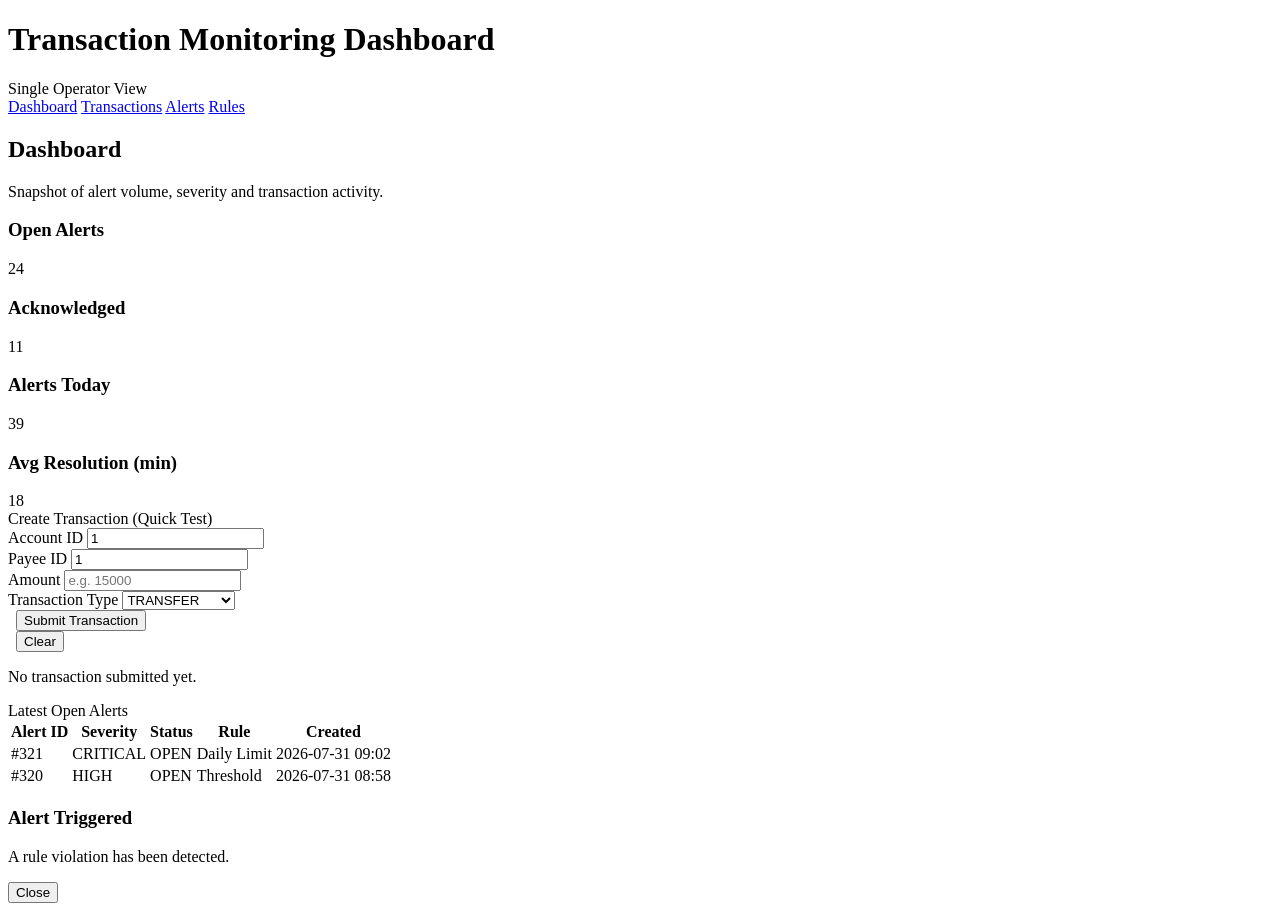
==== src/main/resources/static/index.html @ a70e21a3 "Swagger added and basic frontend" ====
<!doctype html>
<html lang="en">
<head>
    <meta charset="UTF-8">
    <meta name="viewport" content="width=device-width, initial-scale=1.0">
    <title>Transaction Monitor Dashboard</title>
    <link rel="stylesheet" href="/css/styles.css">
</head>
<body>
<header class="topbar">
    <h1>Transaction Monitoring Dashboard</h1>
    <div>Single Operator View</div>
</header>
<div class="layout">
    <aside class="sidebar">
        <a class="nav-link active" href="/index.html">Dashboard</a>
        <a class="nav-link" href="/transactions.html">Transactions</a>
        <a class="nav-link" href="/alerts.html">Alerts</a>
        <a class="nav-link" href="/rules.html">Rules</a>
    </aside>
    <main class="content">
        <h2 class="page-title">Dashboard</h2>
        <p class="subtitle">Snapshot of alert volume, severity and transaction activity.</p>

        <section class="cards">
            <article class="card">
                <h3>Open Alerts</h3>
                <div class="value">24</div>
            </article>
            <article class="card">
                <h3>Acknowledged</h3>
                <div class="value">11</div>
            </article>
            <article class="card">
                <h3>Alerts Today</h3>
                <div class="value">39</div>
            </article>
            <article class="card">
                <h3>Avg Resolution (min)</h3>
                <div class="value">18</div>
            </article>
        </section>

        <section class="panel">
            <div class="panel-header">Create Transaction (Quick Test)</div>
            <div class="panel-body filters transaction-grid">
                <div>
                    <label for="accountId">Account ID</label>
                    <input id="accountId" type="number" min="1" value="1">
                </div>
                <div>
                    <label for="payeeId">Payee ID</label>
                    <input id="payeeId" type="number" min="1" value="1">
                </div>
                <div>
                    <label for="amount">Amount</label>
                    <input id="amount" type="number" min="0.01" step="0.01" placeholder="e.g. 15000">
                </div>
                <div>
                    <label for="transactionType">Transaction Type</label>
                    <select id="transactionType">
                        <option>TRANSFER</option>
                        <option>PAYMENT</option>
                        <option>WITHDRAWAL</option>
                    </select>
                </div>
                <div>
                    <label>&nbsp;</label>
                    <button id="submitTransaction" type="button">Submit Transaction</button>
                </div>
                <div>
                    <label>&nbsp;</label>
                    <button id="clearTransaction" type="button" class="btn-secondary">Clear</button>
                </div>
            </div>
            <div class="panel-body">
                <p id="transactionResult" class="subtitle inline-message">No transaction submitted yet.</p>
            </div>
        </section>

        <section class="panel">
            <div class="panel-header">Latest Open Alerts</div>
            <div class="panel-body table-wrap">
                <table>
                    <thead>
                    <tr>
                        <th>Alert ID</th>
                        <th>Severity</th>
                        <th>Status</th>
                        <th>Rule</th>
                        <th>Created</th>
                    </tr>
                    </thead>
                    <tbody>
                    <tr>
                        <td>#321</td>
                        <td><span class="badge badge-sev-critical">CRITICAL</span></td>
                        <td><span class="badge badge-status-open">OPEN</span></td>
                        <td>Daily Limit</td>
                        <td>2026-07-31 09:02</td>
                    </tr>
                    <tr>
                        <td>#320</td>
                        <td><span class="badge badge-sev-high">HIGH</span></td>
                        <td><span class="badge badge-status-open">OPEN</span></td>
                        <td>Threshold</td>
                        <td>2026-07-31 08:58</td>
                    </tr>
                    </tbody>
                </table>
            </div>
        </section>
    </main>
</div>

<div id="alertModal" class="modal-overlay hidden" role="dialog" aria-modal="true" aria-labelledby="alertModalTitle">
    <div class="modal-card">
        <h3 id="alertModalTitle">Alert Triggered</h3>
        <p id="alertModalMessage">A rule violation has been detected.</p>
        <button id="closeModal" type="button">Close</button>
    </div>
</div>

<script src="/js/dashboard.js"></script>
</body>
</html>
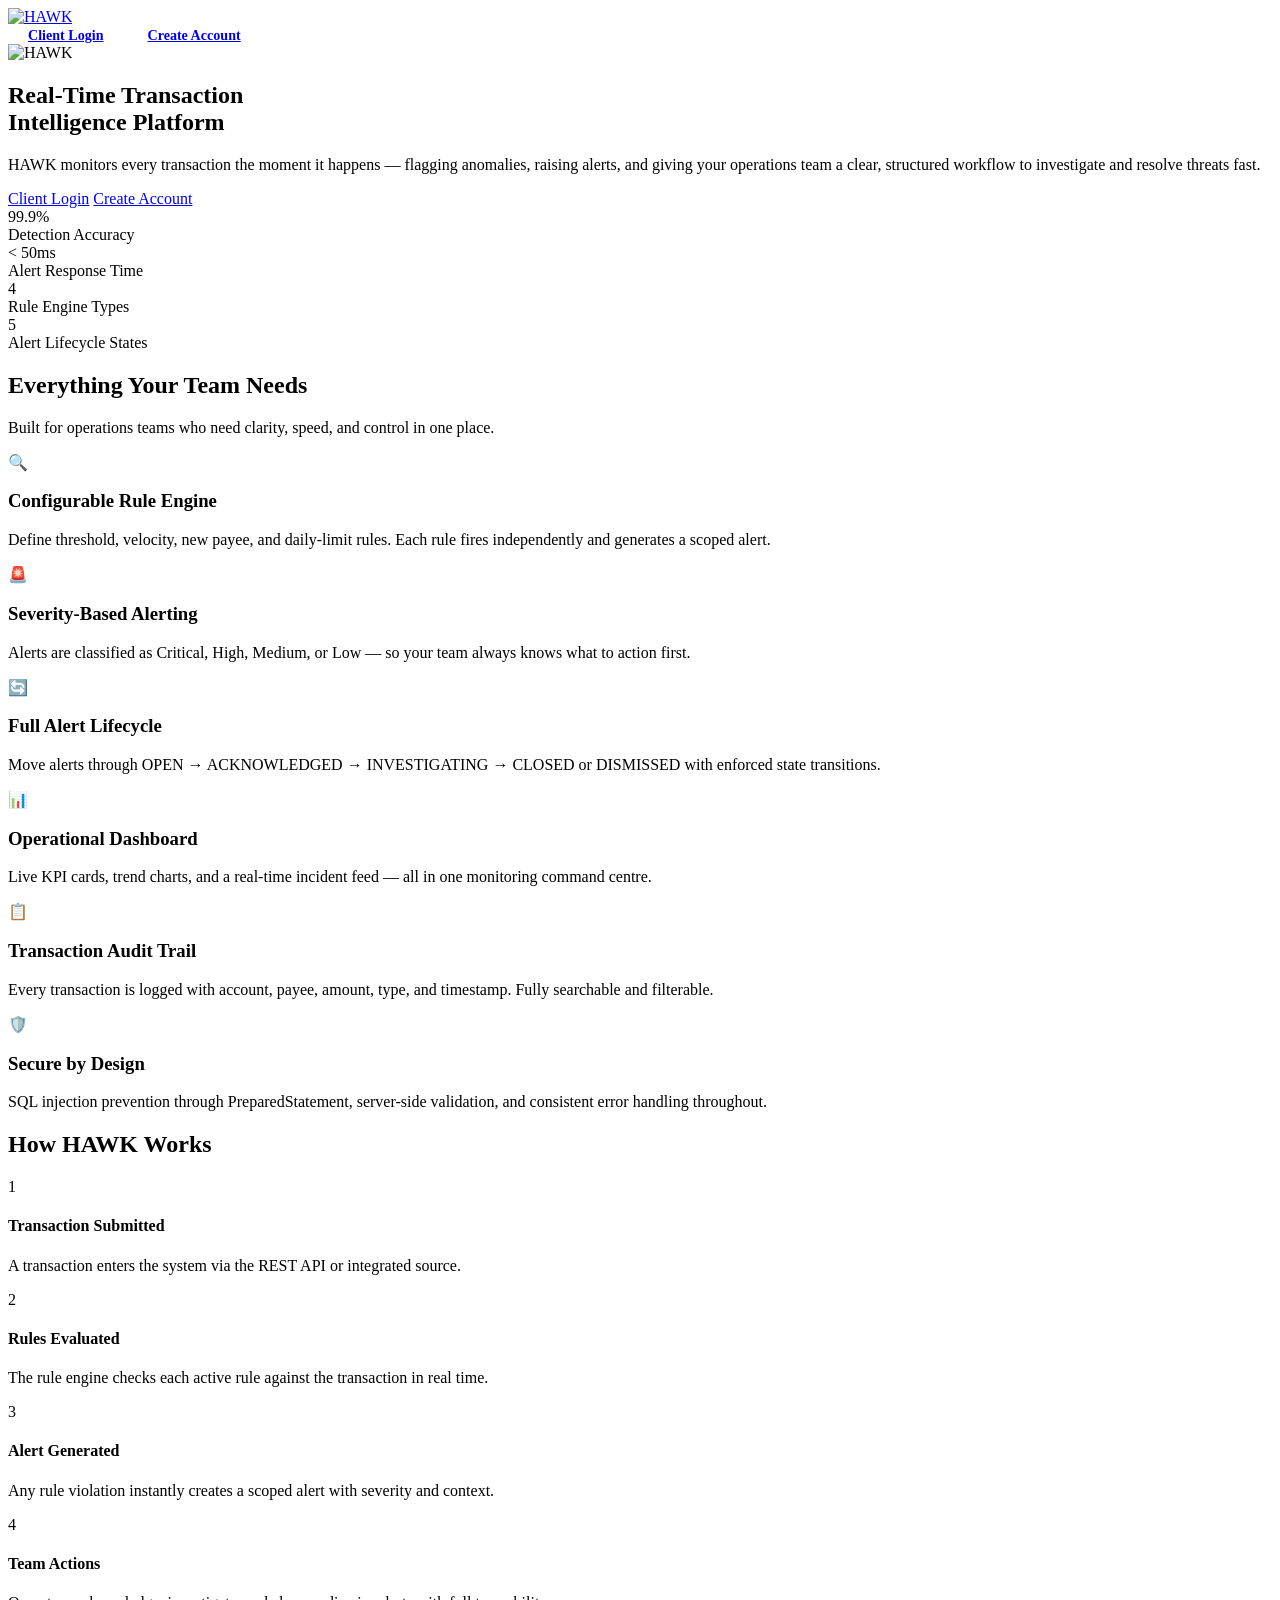
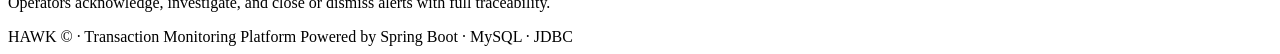
==== commit f1abd24b: "feature: frontend basic design ready" ====
--- a/src/main/resources/static/index.html
+++ b/src/main/resources/static/index.html
@@ -1,126 +1,131 @@
 <!doctype html>
 <html lang="en">
 <head>
-    <meta charset="UTF-8">
-    <meta name="viewport" content="width=device-width, initial-scale=1.0">
-    <title>Transaction Monitor Dashboard</title>
-    <link rel="stylesheet" href="/css/styles.css">
+  <meta charset="UTF-8">
+  <meta name="viewport" content="width=device-width, initial-scale=1.0">
+  <title>HAWK | Intelligent Transaction Monitoring</title>
+  <link rel="stylesheet" href="/css/styles.css">
+  <script defer src="/js/common.js"></script>
 </head>
-<body>
-<header class="topbar">
-    <h1>Transaction Monitoring Dashboard</h1>
-    <div>Single Operator View</div>
-</header>
-<div class="layout">
-    <aside class="sidebar">
-        <a class="nav-link active" href="/index.html">Dashboard</a>
-        <a class="nav-link" href="/transactions.html">Transactions</a>
-        <a class="nav-link" href="/alerts.html">Alerts</a>
-        <a class="nav-link" href="/rules.html">Rules</a>
-    </aside>
-    <main class="content">
-        <h2 class="page-title">Dashboard</h2>
-        <p class="subtitle">Snapshot of alert volume, severity and transaction activity.</p>
+<body class="landing-page">
 
-        <section class="cards">
-            <article class="card">
-                <h3>Open Alerts</h3>
-                <div class="value">24</div>
-            </article>
-            <article class="card">
-                <h3>Acknowledged</h3>
-                <div class="value">11</div>
-            </article>
-            <article class="card">
-                <h3>Alerts Today</h3>
-                <div class="value">39</div>
-            </article>
-            <article class="card">
-                <h3>Avg Resolution (min)</h3>
-                <div class="value">18</div>
-            </article>
-        </section>
+  <!-- ── Navigation ──────────────────────────────────────── -->
+  <nav class="landing-nav">
+    <a class="brand" href="/">
+      <img src="/images/HAWK.png" alt="HAWK" style="height:56px;">
+    </a>
+    <div class="landing-nav-links">
+      <a href="/login.html" class="btn-secondary" style="padding:8px 20px; border-radius:5px; font-size:0.88rem; font-weight:600;">Client Login</a>
+      <a href="/signup.html" class="btn-primary" style="padding:8px 20px; border-radius:5px; font-size:0.88rem; font-weight:600;">Create Account</a>
+    </div>
+  </nav>
 
-        <section class="panel">
-            <div class="panel-header">Create Transaction (Quick Test)</div>
-            <div class="panel-body filters transaction-grid">
-                <div>
-                    <label for="accountId">Account ID</label>
-                    <input id="accountId" type="number" min="1" value="1">
-                </div>
-                <div>
-                    <label for="payeeId">Payee ID</label>
-                    <input id="payeeId" type="number" min="1" value="1">
-                </div>
-                <div>
-                    <label for="amount">Amount</label>
-                    <input id="amount" type="number" min="0.01" step="0.01" placeholder="e.g. 15000">
-                </div>
-                <div>
-                    <label for="transactionType">Transaction Type</label>
-                    <select id="transactionType">
-                        <option>TRANSFER</option>
-                        <option>PAYMENT</option>
-                        <option>WITHDRAWAL</option>
-                    </select>
-                </div>
-                <div>
-                    <label>&nbsp;</label>
-                    <button id="submitTransaction" type="button">Submit Transaction</button>
-                </div>
-                <div>
-                    <label>&nbsp;</label>
-                    <button id="clearTransaction" type="button" class="btn-secondary">Clear</button>
-                </div>
-            </div>
-            <div class="panel-body">
-                <p id="transactionResult" class="subtitle inline-message">No transaction submitted yet.</p>
-            </div>
-        </section>
+  <!-- ── Hero ─────────────────────────────────────────────── -->
+  <section class="hero-section">
+    <img src="/images/HAWK.png" alt="HAWK" class="hero-logo">
+    <h1 class="hero-title">Real-Time <span>Transaction</span><br>Intelligence Platform</h1>
+    <p class="hero-subtitle">
+      HAWK monitors every transaction the moment it happens — flagging anomalies,
+      raising alerts, and giving your operations team a clear, structured workflow
+      to investigate and resolve threats fast.
+    </p>
+    <div class="hero-cta">
+      <a href="/login.html" class="btn-primary">Client Login</a>
+      <a href="/signup.html" class="btn-secondary">Create Account</a>
+    </div>
+  </section>
 
-        <section class="panel">
-            <div class="panel-header">Latest Open Alerts</div>
-            <div class="panel-body table-wrap">
-                <table>
-                    <thead>
-                    <tr>
-                        <th>Alert ID</th>
-                        <th>Severity</th>
-                        <th>Status</th>
-                        <th>Rule</th>
-                        <th>Created</th>
-                    </tr>
-                    </thead>
-                    <tbody>
-                    <tr>
-                        <td>#321</td>
-                        <td><span class="badge badge-sev-critical">CRITICAL</span></td>
-                        <td><span class="badge badge-status-open">OPEN</span></td>
-                        <td>Daily Limit</td>
-                        <td>2026-07-31 09:02</td>
-                    </tr>
-                    <tr>
-                        <td>#320</td>
-                        <td><span class="badge badge-sev-high">HIGH</span></td>
-                        <td><span class="badge badge-status-open">OPEN</span></td>
-                        <td>Threshold</td>
-                        <td>2026-07-31 08:58</td>
-                    </tr>
-                    </tbody>
-                </table>
-            </div>
-        </section>
-    </main>
-</div>
+  <!-- ── Stats Bar ────────────────────────────────────────── -->
+  <div class="stats-bar">
+    <div class="stats-bar-item">
+      <span class="stats-bar-num">99.9%</span>
+      <div class="stats-bar-label">Detection Accuracy</div>
+    </div>
+    <div class="stats-bar-item">
+      <span class="stats-bar-num">&lt; 50ms</span>
+      <div class="stats-bar-label">Alert Response Time</div>
+    </div>
+    <div class="stats-bar-item">
+      <span class="stats-bar-num">4</span>
+      <div class="stats-bar-label">Rule Engine Types</div>
+    </div>
+    <div class="stats-bar-item">
+      <span class="stats-bar-num">5</span>
+      <div class="stats-bar-label">Alert Lifecycle States</div>
+    </div>
+  </div>
 
-<div id="alertModal" class="modal-overlay hidden" role="dialog" aria-modal="true" aria-labelledby="alertModalTitle">
-    <div class="modal-card">
-        <h3 id="alertModalTitle">Alert Triggered</h3>
-        <p id="alertModalMessage">A rule violation has been detected.</p>
-        <button id="closeModal" type="button">Close</button>
+  <!-- ── Features ─────────────────────────────────────────── -->
+  <section class="features-section">
+    <h2 class="features-heading">Everything Your Team Needs</h2>
+    <p class="features-sub">Built for operations teams who need clarity, speed, and control in one place.</p>
+    <div class="features-grid">
+      <article class="feature-card">
+        <span class="feature-icon">🔍</span>
+        <h3>Configurable Rule Engine</h3>
+        <p>Define threshold, velocity, new payee, and daily-limit rules. Each rule fires independently and generates a scoped alert.</p>
+      </article>
+      <article class="feature-card">
+        <span class="feature-icon">🚨</span>
+        <h3>Severity-Based Alerting</h3>
+        <p>Alerts are classified as Critical, High, Medium, or Low — so your team always knows what to action first.</p>
+      </article>
+      <article class="feature-card">
+        <span class="feature-icon">🔄</span>
+        <h3>Full Alert Lifecycle</h3>
+        <p>Move alerts through OPEN → ACKNOWLEDGED → INVESTIGATING → CLOSED or DISMISSED with enforced state transitions.</p>
+      </article>
+      <article class="feature-card">
+        <span class="feature-icon">📊</span>
+        <h3>Operational Dashboard</h3>
+        <p>Live KPI cards, trend charts, and a real-time incident feed — all in one monitoring command centre.</p>
+      </article>
+      <article class="feature-card">
+        <span class="feature-icon">📋</span>
+        <h3>Transaction Audit Trail</h3>
+        <p>Every transaction is logged with account, payee, amount, type, and timestamp. Fully searchable and filterable.</p>
+      </article>
+      <article class="feature-card">
+        <span class="feature-icon">🛡️</span>
+        <h3>Secure by Design</h3>
+        <p>SQL injection prevention through PreparedStatement, server-side validation, and consistent error handling throughout.</p>
+      </article>
     </div>
-</div>
+  </section>
 
-<script src="/js/dashboard.js"></script>
+  <!-- ── How It Works ─────────────────────────────────────── -->
+  <section class="how-section">
+    <h2 class="how-heading">How HAWK Works</h2>
+    <div class="how-steps">
+      <div class="how-step">
+        <div class="step-num">1</div>
+        <h4>Transaction Submitted</h4>
+        <p>A transaction enters the system via the REST API or integrated source.</p>
+      </div>
+      <div class="how-step">
+        <div class="step-num">2</div>
+        <h4>Rules Evaluated</h4>
+        <p>The rule engine checks each active rule against the transaction in real time.</p>
+      </div>
+      <div class="how-step">
+        <div class="step-num">3</div>
+        <h4>Alert Generated</h4>
+        <p>Any rule violation instantly creates a scoped alert with severity and context.</p>
+      </div>
+      <div class="how-step">
+        <div class="step-num">4</div>
+        <h4>Team Actions</h4>
+        <p>Operators acknowledge, investigate, and close or dismiss alerts with full traceability.</p>
+      </div>
+    </div>
+  </section>
+
+  <!-- ── Footer ───────────────────────────────────────────── -->
+  <footer class="landing-footer">
+    <span>HAWK © <span data-year></span> · Transaction Monitoring Platform</span>
+    <span>Powered by Spring Boot · MySQL · JDBC</span>
+  </footer>
+
+  <div id="toast"></div>
 </body>
 </html>
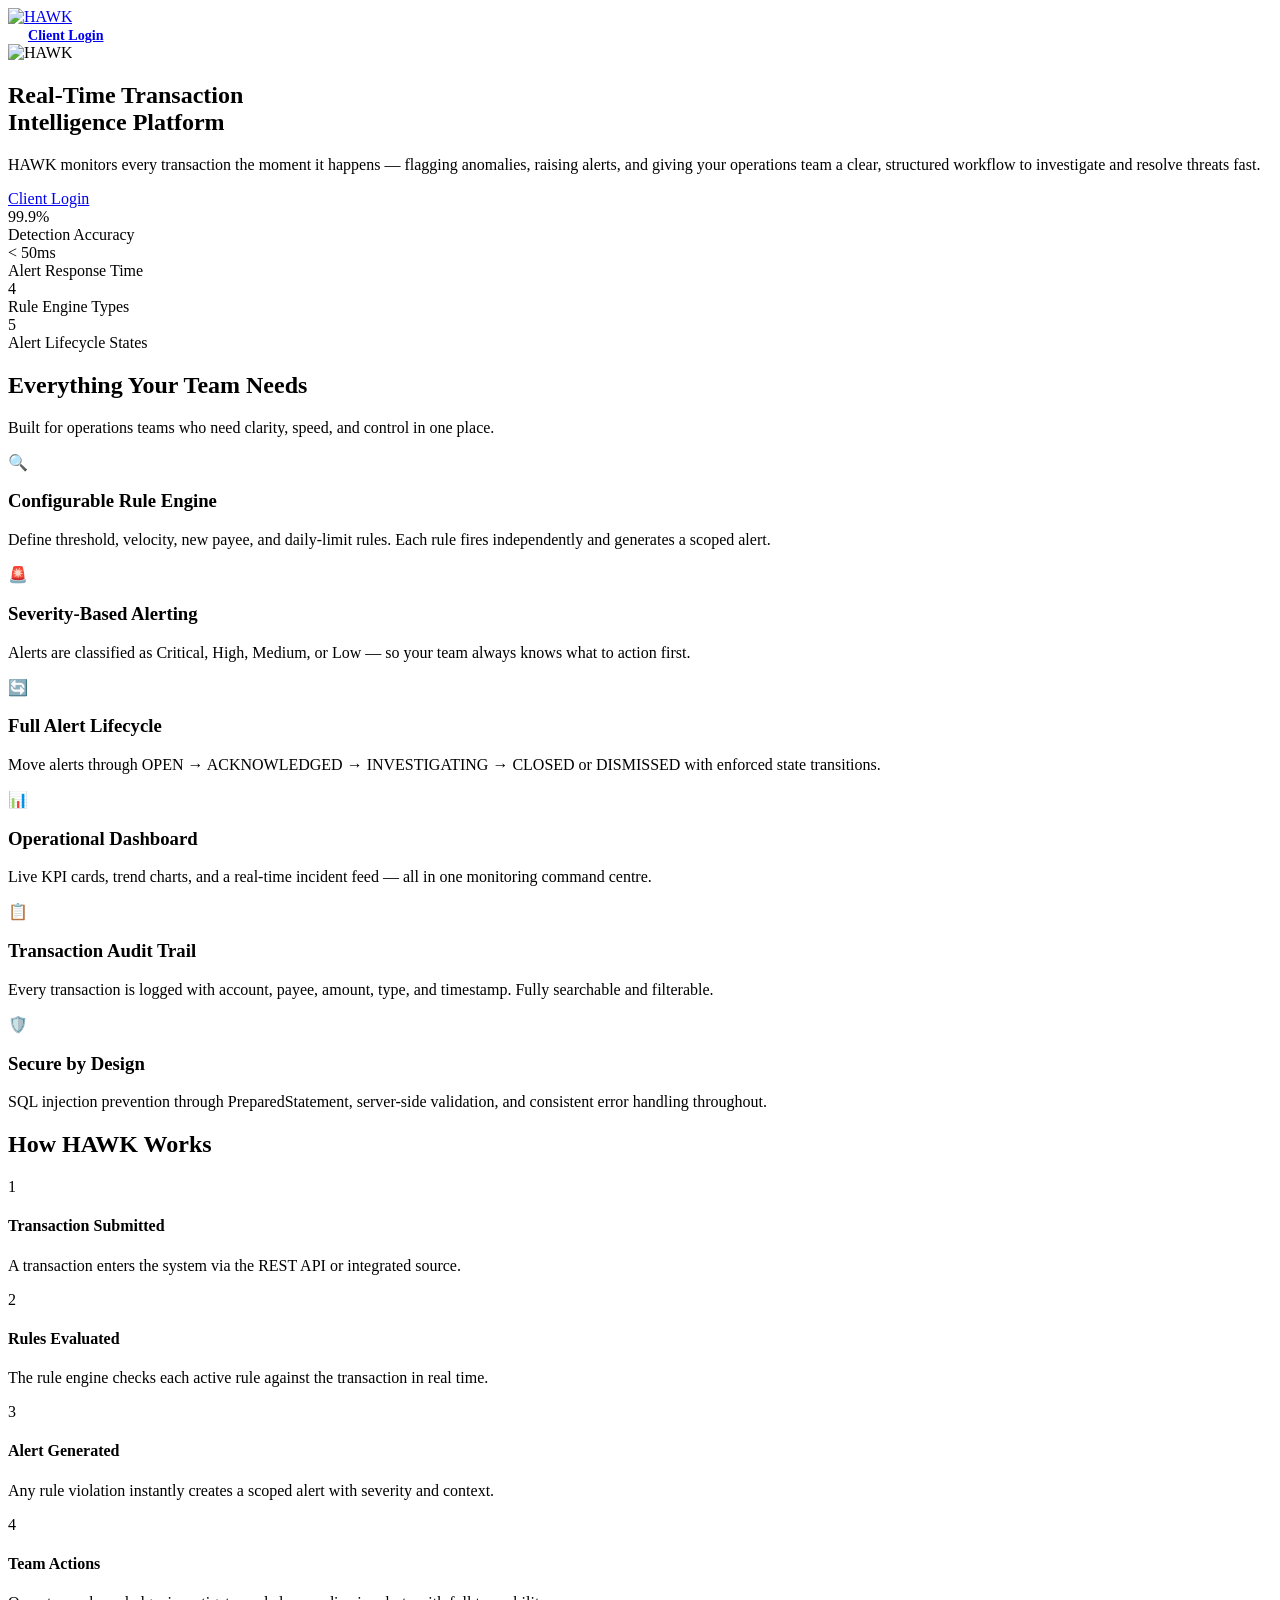
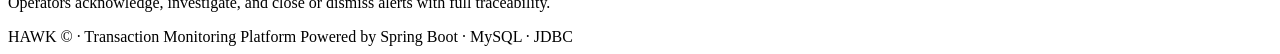
==== commit 1124c0dc: "frontend-design and backend integration version 1.0.0" ====
--- a/src/main/resources/static/index.html
+++ b/src/main/resources/static/index.html
@@ -15,8 +15,7 @@
       <img src="/images/HAWK.png" alt="HAWK" style="height:56px;">
     </a>
     <div class="landing-nav-links">
-      <a href="/login.html" class="btn-secondary" style="padding:8px 20px; border-radius:5px; font-size:0.88rem; font-weight:600;">Client Login</a>
-      <a href="/signup.html" class="btn-primary" style="padding:8px 20px; border-radius:5px; font-size:0.88rem; font-weight:600;">Create Account</a>
+      <a href="/login.html" class="btn-primary" style="padding:8px 20px; border-radius:5px; font-size:0.88rem; font-weight:600;">Client Login</a>
     </div>
   </nav>
 
@@ -31,7 +30,6 @@
     </p>
     <div class="hero-cta">
       <a href="/login.html" class="btn-primary">Client Login</a>
-      <a href="/signup.html" class="btn-secondary">Create Account</a>
     </div>
   </section>
 
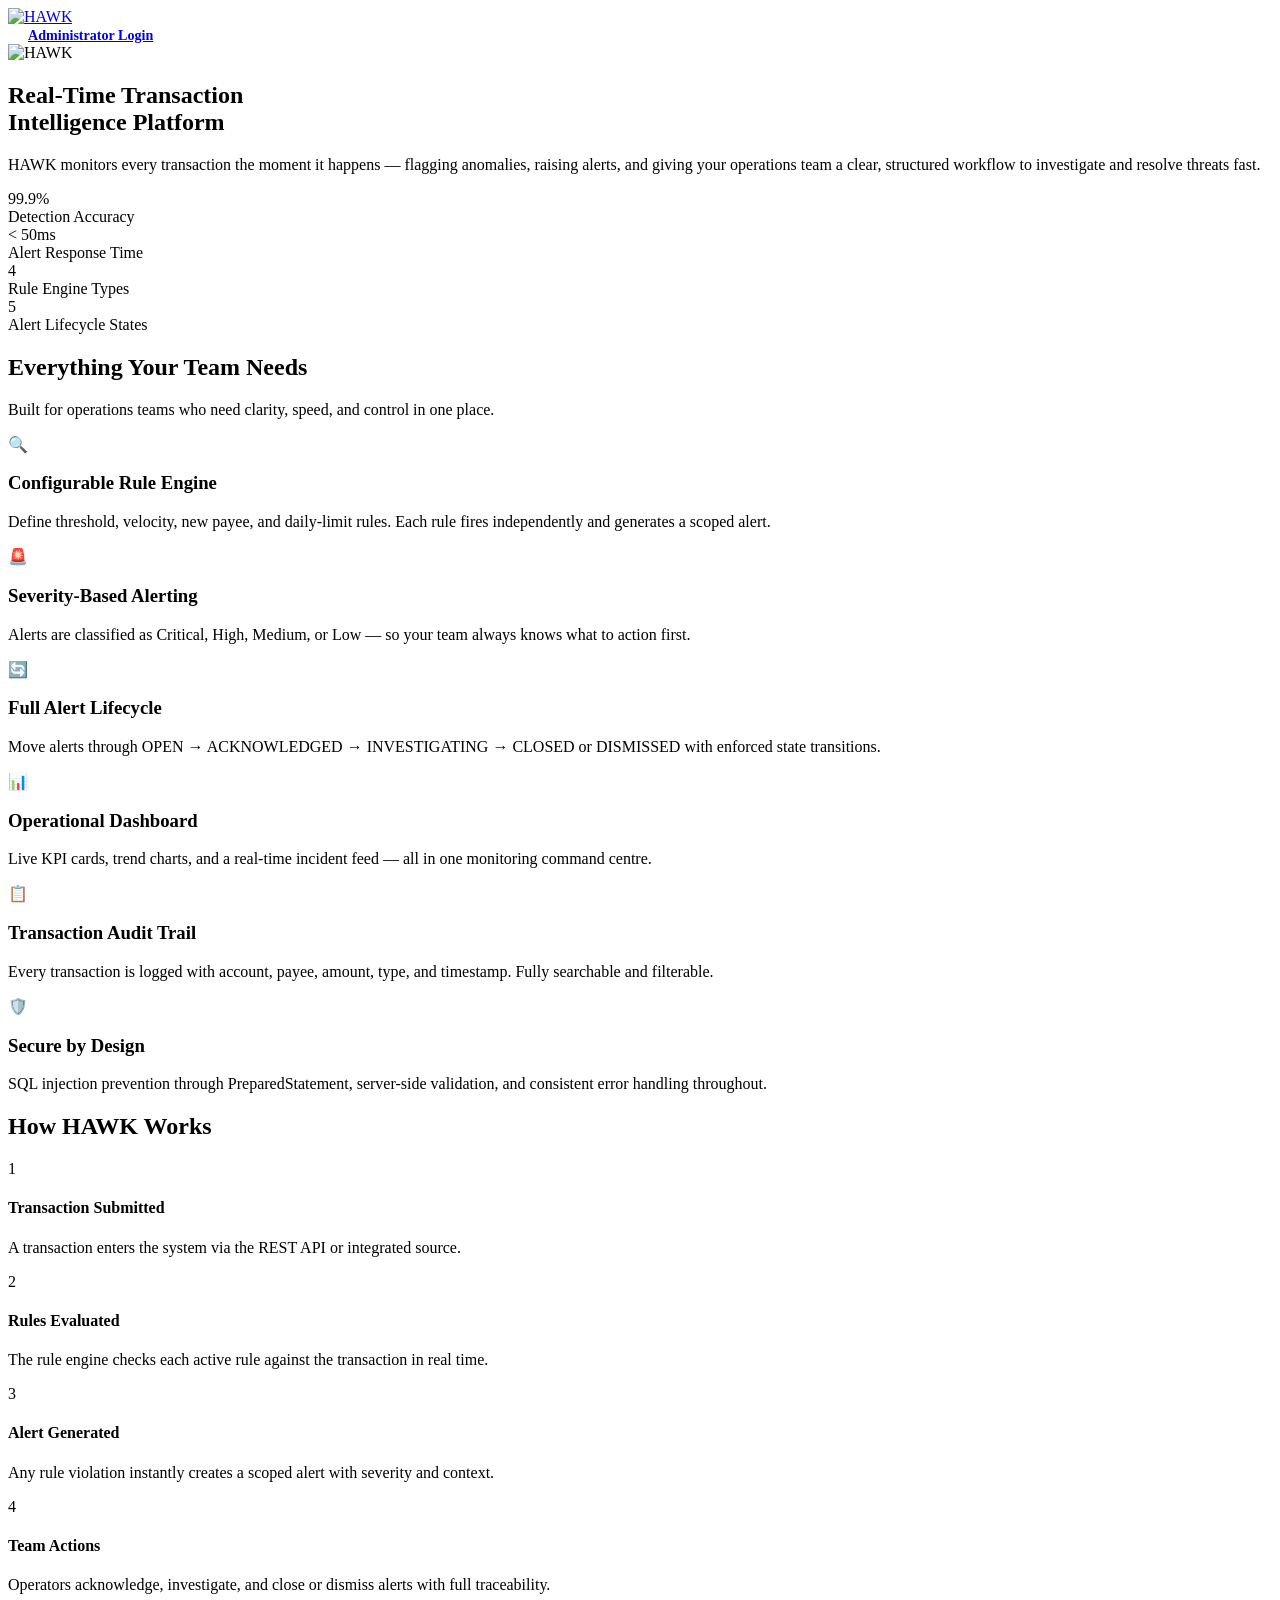
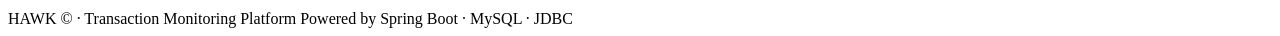
==== commit ba595ac9: "Adjusted alert system" ====
--- a/src/main/resources/static/index.html
+++ b/src/main/resources/static/index.html
@@ -12,10 +12,10 @@
   <!-- ── Navigation ──────────────────────────────────────── -->
   <nav class="landing-nav">
     <a class="brand" href="/">
-      <img src="/images/HAWK.png" alt="HAWK" style="height:56px;">
+      <img src="/images/HAWK.png" alt="HAWK">
     </a>
     <div class="landing-nav-links">
-      <a href="/login.html" class="btn-primary" style="padding:8px 20px; border-radius:5px; font-size:0.88rem; font-weight:600;">Client Login</a>
+      <a href="/login.html" class="btn-primary" style="padding:8px 20px; border-radius:5px; font-size:0.88rem; font-weight:600;">Administrator Login</a>
     </div>
   </nav>
 
@@ -28,9 +28,6 @@
       raising alerts, and giving your operations team a clear, structured workflow
       to investigate and resolve threats fast.
     </p>
-    <div class="hero-cta">
-      <a href="/login.html" class="btn-primary">Client Login</a>
-    </div>
   </section>
 
   <!-- ── Stats Bar ────────────────────────────────────────── -->
